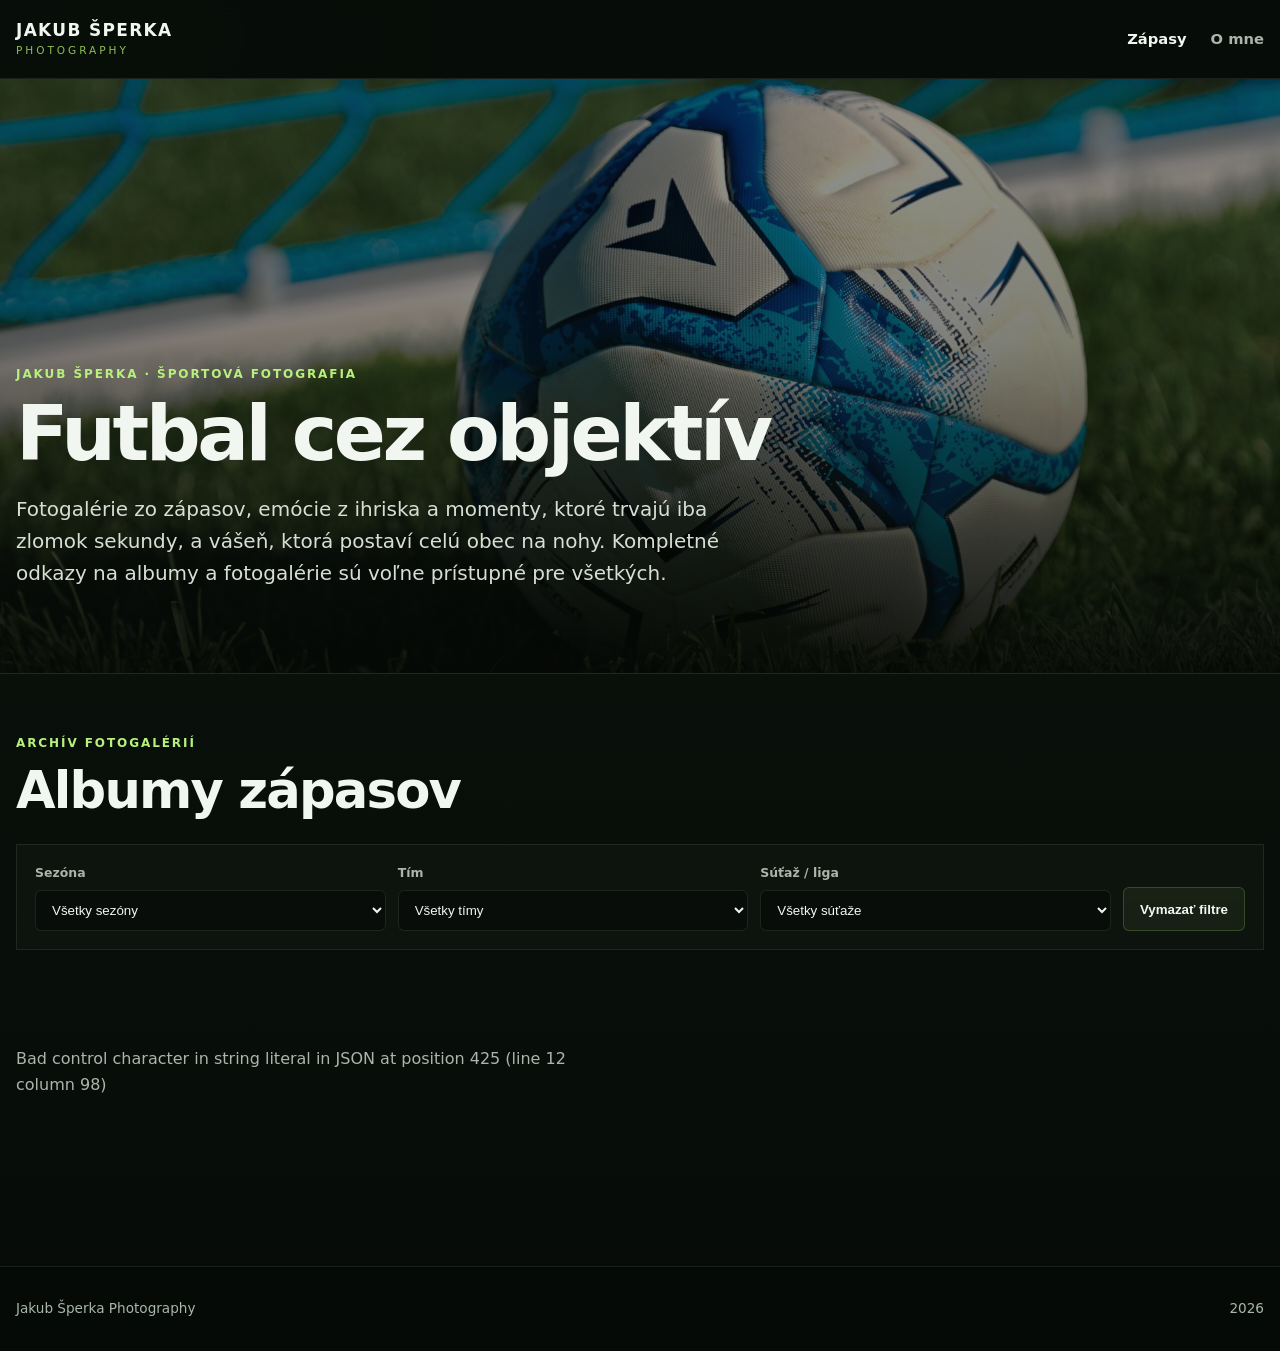
==== index.html @ 07f330fa "Add files via upload" ====
<!DOCTYPE html>
<html lang="sk">
<head>
  <meta charset="UTF-8">
  <meta name="viewport" content="width=device-width, initial-scale=1.0">
  <meta name="description" content="Futbalové fotogalérie Jakuba Šperku.">
  <title>Jakub Šperka Photography | Futbalové fotogalérie</title>
  <link rel="stylesheet" href="css/style.css">
</head>
<body>
  <header class="site-header">
    <div class="container nav-wrap">
      <a class="brand" href="index.html" aria-label="Jakub Šperka Photography">
        <span class="brand-main">JAKUB ŠPERKA</span>
        <span class="brand-sub">PHOTOGRAPHY</span>
      </a>

      <nav class="nav">
        <a href="index.html" class="active">Zápasy</a>
        <a href="about.html">O mne</a>
      </nav>
    </div>
  </header>

  <main>
    <section class="hero-banner">
      <div class="hero-banner-image"></div>
      <div class="hero-banner-overlay">
        <div class="container hero-banner-content">
          <p class="eyebrow">Jakub Šperka · športová fotografia</p>
          <h1>Futbal cez objektív</h1>
          <p class="hero-text">
            Fotogalérie zo zápasov, emócie z ihriska a momenty, ktoré trvajú iba zlomok sekundy,
            a vášeň, ktorá postaví celú obec na nohy. Kompletné odkazy na albumy a fotogalérie
            sú voľne prístupné pre všetkých.
          </p>
        </div>
      </div>
    </section>

    <section class="container matches-section">
      <div class="section-heading">
        <div>
          <p class="eyebrow">Archív fotogalérií</p>
          <h2>Albumy zápasov</h2>
        </div>
      </div>

      <div class="filters" aria-label="Filtrovanie zápasov">
        <label class="filter-field">
          <span>Sezóna</span>
          <select id="season-filter">
            <option value="all">Všetky sezóny</option>
          </select>
        </label>

        <label class="filter-field">
          <span>Tím</span>
          <select id="team-filter">
            <option value="all">Všetky tímy</option>
          </select>
        </label>

        <label class="filter-field">
          <span>Súťaž / liga</span>
          <select id="competition-filter">
            <option value="all">Všetky súťaže</option>
          </select>
        </label>

        <button id="reset-filters" class="filter-reset" type="button">Vymazať filtre</button>
      </div>

      <div class="results-meta">
        <span id="results-count"></span>
      </div>

      <div id="matches-grid" class="matches-grid"></div>
      <p id="empty-state" class="empty-state" hidden>
        Pre zvolenú kombináciu filtrov nie sú dostupné žiadne zápasy.
      </p>
    </section>
  </main>

  <footer class="site-footer">
    <div class="container footer-inner">
      <span>Jakub Šperka Photography</span>
      <span id="footer-year"></span>
    </div>
  </footer>

  <script src="js/matches.js"></script>
</body>
</html>
---- css/style.css ----
* {
  box-sizing: border-box;
}

:root {
  --bg: #08100a;
  --bg-deep: #060b07;
  --panel: rgba(14, 21, 16, 0.86);
  --panel-2: rgba(20, 29, 22, 0.92);
  --text: #f2f6f1;
  --muted: #aab6ab;
  --line: rgba(110, 138, 115, 0.18);
  --accent: #b7f07c;
  --accent-soft: #8dbf57;
  --accent-deep: #6f9348;
  --max-width: 1320px;
}

html {
  scroll-behavior: smooth;
}

body {
  margin: 0;
  background:
    radial-gradient(circle at top left, rgba(61, 108, 73, 0.16), transparent 28%),
    linear-gradient(180deg, var(--bg) 0%, #09110b 40%, var(--bg-deep) 100%);
  color: var(--text);
  font-family: Inter, ui-sans-serif, system-ui, -apple-system, BlinkMacSystemFont, "Segoe UI", sans-serif;
  line-height: 1.6;
  overflow-x: hidden;
}

a {
  color: inherit;
}

img {
  max-width: 100%;
  display: block;
}

code {
  padding: 0.08em 0.35em;
  border: 1px solid var(--line);
  border-radius: 4px;
  background: var(--panel-2);
  color: #deebdd;
}

.container {
  width: min(calc(100% - 32px), var(--max-width));
  margin-inline: auto;
}

.site-header {
  position: sticky;
  top: 0;
  z-index: 30;
  background: rgba(7, 12, 8, 0.84);
  backdrop-filter: blur(14px);
  border-bottom: 1px solid var(--line);
}

.nav-wrap {
  min-height: 78px;
  display: flex;
  align-items: center;
  justify-content: space-between;
  gap: 24px;
}

.brand {
  display: inline-flex;
  flex-direction: column;
  text-decoration: none;
  line-height: 1;
}

.brand-main {
  font-weight: 800;
  font-size: 1.06rem;
  letter-spacing: 0.08em;
}

.brand-sub {
  margin-top: 6px;
  color: var(--accent-soft);
  font-size: 0.66rem;
  letter-spacing: 0.28em;
}

.nav {
  display: flex;
  gap: 24px;
}

.nav a {
  color: var(--muted);
  text-decoration: none;
  font-size: 0.92rem;
  font-weight: 600;
}

.nav a:hover,
.nav a.active {
  color: var(--text);
}

.hero-banner {
  position: relative;
  width: 100%;
  min-height: clamp(430px, 66vh, 760px);
  overflow: hidden;
  border-bottom: 1px solid var(--line);
  background: #0c130d;
}

.hero-banner-image {
  position: absolute;
  inset: 0;
  background-image:
    linear-gradient(180deg, rgba(6, 11, 7, 0.35), rgba(6, 11, 7, 0.35)),
    url("../images/site/hero-football.jpg");
  background-size: cover;
  background-position: center center;
  transform: scale(1.02);
}

.hero-banner-overlay {
  position: relative;
  z-index: 1;
  min-height: clamp(430px, 66vh, 760px);
  display: flex;
  align-items: end;
  background:
    linear-gradient(180deg, rgba(5, 8, 5, 0.12) 0%, rgba(5, 8, 5, 0.25) 44%, rgba(5, 8, 5, 0.88) 100%);
}

.hero-banner-content {
  padding: 90px 0 64px;
}

.eyebrow {
  margin: 0 0 12px;
  color: var(--accent);
  text-transform: uppercase;
  letter-spacing: 0.16em;
  font-size: 0.75rem;
  font-weight: 700;
}

h1,
h2,
h3,
p {
  margin-top: 0;
}

h1 {
  margin-bottom: 22px;
  font-size: clamp(2.8rem, 6vw, 6.5rem);
  line-height: 0.98;
  letter-spacing: -0.045em;
}

h2 {
  margin-bottom: 0;
  font-size: clamp(2rem, 4vw, 3.5rem);
  line-height: 1;
  letter-spacing: -0.035em;
}

h3 {
  margin-bottom: 10px;
  font-size: 1.35rem;
  line-height: 1.2;
}

.hero-text,
.lead {
  max-width: 760px;
  color: #d7dfd5;
  font-size: clamp(1.05rem, 2vw, 1.25rem);
}

.matches-section {
  padding-top: 24px;
}

.section-heading {
  margin: 36px 0 28px;
  display: flex;
  align-items: end;
  justify-content: space-between;
  gap: 24px;
}

.section-intro {
  max-width: 780px;
  margin-bottom: 28px;
  color: var(--muted);
}

.filters {
  margin-bottom: 18px;
  padding: 18px;
  display: grid;
  grid-template-columns: repeat(3, minmax(0, 1fr)) auto;
  gap: 12px;
  align-items: end;
  border: 1px solid var(--line);
  background: var(--panel);
  backdrop-filter: blur(8px);
}

.filter-field {
  display: grid;
  gap: 7px;
  color: var(--muted);
  font-size: 0.78rem;
  font-weight: 600;
}

.filter-field select {
  width: 100%;
  min-width: 0;
  padding: 11px 12px;
  border: 1px solid var(--line);
  border-radius: 6px;
  background: rgba(9, 14, 10, 0.85);
  color: var(--text);
}

.filter-reset {
  min-height: 44px;
  padding: 10px 16px;
  border: 1px solid rgba(183, 240, 124, 0.20);
  border-radius: 6px;
  background: rgba(183, 240, 124, 0.06);
  color: var(--text);
  cursor: pointer;
  font-weight: 700;
}

.filter-reset:hover {
  background: rgba(183, 240, 124, 0.12);
}

.results-meta {
  min-height: 26px;
  margin-bottom: 12px;
  color: var(--muted);
  font-size: 0.84rem;
}

.matches-grid {
  display: grid;
  grid-template-columns: repeat(2, minmax(0, 1fr));
  gap: 28px;
  padding-bottom: 72px;
}

.match-card {
  overflow: hidden;
  background: var(--panel);
  border: 1px solid var(--line);
  backdrop-filter: blur(8px);
  box-shadow: 0 10px 32px rgba(0, 0, 0, 0.14);
}

.match-cover {
  position: relative;
  aspect-ratio: 16 / 9;
  overflow: hidden;
  background:
    linear-gradient(145deg, rgba(183,240,124,0.08), rgba(255,255,255,0)),
    #141b15;
}

.match-cover::after {
  content: "";
  position: absolute;
  inset: auto 0 0 0;
  height: 40%;
  background: linear-gradient(180deg, rgba(5, 8, 5, 0), rgba(5, 8, 5, 0.30));
}

.match-cover img {
  width: 100%;
  height: 100%;
  object-fit: cover;
  transition: transform 300ms ease;
}

.match-card:hover .match-cover img {
  transform: scale(1.02);
}

.cover-fallback {
  width: 100%;
  height: 100%;
  display: grid;
  place-items: center;
  color: #7b8c7a;
  font-size: 0.8rem;
  letter-spacing: 0.16em;
  text-transform: uppercase;
}

.match-card-body {
  padding: 22px;
}

.match-card-topline {
  margin-bottom: 8px;
  display: flex;
  flex-wrap: wrap;
  gap: 8px 14px;
  color: var(--accent-soft);
  font-size: 0.8rem;
  text-transform: uppercase;
  letter-spacing: 0.08em;
}

.match-card h3 {
  font-size: clamp(1.35rem, 2.5vw, 2rem);
}

.match-score {
  color: #dfebd6;
}

.match-button {
  margin-top: 14px;
  display: inline-flex;
  align-items: center;
  gap: 8px;
  color: var(--accent);
  text-decoration: none;
  font-weight: 700;
}

.match-button:hover {
  text-decoration: underline;
}

.empty-state {
  padding: 40px 0 80px;
  color: var(--muted);
}

.match-page {
  min-height: calc(100vh - 160px);
}

.match-header {
  padding: 64px 0 34px;
}

.back-link {
  display: inline-block;
  margin-bottom: 34px;
  color: var(--muted);
  text-decoration: none;
}

.back-link:hover {
  color: var(--text);
}

.match-meta {
  margin-bottom: 10px;
  color: var(--accent-soft);
  text-transform: uppercase;
  letter-spacing: 0.12em;
  font-size: 0.78rem;
  font-weight: 700;
}

.match-header h1 {
  max-width: 1050px;
  font-size: clamp(2.3rem, 6vw, 5.2rem);
}

.match-details {
  color: var(--muted);
}

.gallery-wrap {
  margin-bottom: 72px;
  width: 100%;
  height: min(78vh, 900px);
  min-height: 600px;
  overflow: hidden;
  border: 1px solid var(--line);
  background: var(--panel);
  backdrop-filter: blur(8px);
}

.gallery-wrap iframe {
  width: 100%;
  height: 100%;
  border: 0;
}


.about-banner {
  position: relative;
  width: 100%;
  min-height: clamp(360px, 52vh, 620px);
  overflow: hidden;
  border-bottom: 1px solid var(--line);
  background: #0c130d;
}

.about-banner-image {
  position: absolute;
  inset: 0;
  background-image:
    linear-gradient(180deg, rgba(6, 11, 7, 0.28), rgba(6, 11, 7, 0.36)),
    url("../images/site/bg-goal.jpg");
  background-size: cover;
  background-position: center 46%;
  transform: scale(1.01);
}

.about-banner-overlay {
  position: relative;
  z-index: 1;
  min-height: clamp(360px, 52vh, 620px);
  display: flex;
  align-items: end;
  background:
    linear-gradient(
      180deg,
      rgba(5, 8, 5, 0.06) 0%,
      rgba(5, 8, 5, 0.20) 45%,
      rgba(5, 8, 5, 0.88) 100%
    );
}

.about-banner-content {
  padding: 72px 0 52px;
}

.about-banner-content h1 {
  max-width: 900px;
  margin-bottom: 18px;
}

.about-banner-content .hero-text {
  max-width: 720px;
  margin-bottom: 0;
}

.about-content {
  padding-top: 64px;
}

.about-hero {
  padding: 0 0 64px;
  display: grid;
  grid-template-columns: minmax(0, 1.7fr) minmax(280px, 0.7fr);
  gap: 72px;
  align-items: start;
}

.about-hero h1 {
  max-width: 950px;
}

.about-hero h2 {
  margin-bottom: 22px;
}

.about-hero p:not(.eyebrow) {
  max-width: 760px;
  color: #c7d0c6;
}

.profile-card {
  padding: 18px;
  border: 1px solid var(--line);
  background: var(--panel);
  backdrop-filter: blur(8px);
}

.profile-photo {
  position: relative;
  margin-bottom: 20px;
  aspect-ratio: 4 / 5;
  overflow: hidden;
  background: var(--panel-2);
}

.profile-photo img {
  width: 100%;
  height: 100%;
  object-fit: cover;
  object-position: center 46%;
}

.profile-placeholder {
  width: 100%;
  height: 100%;
  display: grid;
  place-items: center;
  color: #7d897c;
  font-size: 3rem;
  font-weight: 800;
  letter-spacing: -0.05em;
}

.profile-card p {
  margin-bottom: 0;
  color: var(--muted);
}

.contact-actions {
  margin: 28px 0 16px;
  display: grid;
  grid-template-columns: repeat(2, minmax(0, 1fr));
  gap: 12px;
  max-width: 760px;
}

.contact-item {
  padding: 16px;
  border: 1px solid var(--line);
  background: var(--panel);
  backdrop-filter: blur(8px);
}

.contact-label,
.contact-value {
  display: block;
}

.contact-label {
  margin-bottom: 5px;
  color: var(--accent-soft);
  font-size: 0.72rem;
  text-transform: uppercase;
  letter-spacing: 0.12em;
  font-weight: 700;
}

.contact-value {
  font-weight: 700;
}

.social-links {
  max-width: 760px;
  display: grid;
  grid-template-columns: repeat(3, minmax(0, 1fr));
  gap: 10px;
}

.social-link {
  padding: 13px 14px;
  display: flex;
  justify-content: space-between;
  gap: 10px;
  border: 1px solid var(--line);
  background: rgba(14, 21, 16, 0.74);
  color: var(--text);
  text-decoration: none;
  font-weight: 700;
  font-size: 0.9rem;
  backdrop-filter: blur(8px);
}

.social-link span {
  color: var(--muted);
  font-size: 0.78rem;
  font-weight: 500;
}

.social-link:hover {
  background: rgba(18, 28, 20, 0.9);
}

.placeholder-link {
  cursor: default;
}

.about-section {
  padding: 24px 0 72px;
}

.gear-grid {
  display: grid;
  grid-template-columns: repeat(3, minmax(0, 1fr));
  gap: 18px;
}

.gear-card {
  overflow: hidden;
  border: 1px solid var(--line);
  background: var(--panel);
  backdrop-filter: blur(8px);
}

.gear-image {
  position: relative;
  aspect-ratio: 4 / 3;
  display: grid;
  place-items: center;
  overflow: hidden;
  background:
    radial-gradient(circle at 50% 40%, rgba(48, 68, 50, 0.92) 0, rgba(20, 26, 21, 1) 60%, rgba(14, 18, 15, 1) 100%);
  border-bottom: 1px solid var(--line);
}

.gear-image img {
  width: 100%;
  height: 100%;
  object-fit: cover;
}

.gear-image-placeholder {
  padding: 20px;
  color: #9aaa92;
  text-align: center;
  text-transform: uppercase;
  letter-spacing: 0.13em;
  font-size: 0.72rem;
  font-weight: 700;
}

.gear-content {
  padding: 24px;
}

.gear-card p {
  margin-bottom: 0;
  color: var(--muted);
}

.gear-type {
  display: inline-block;
  margin-bottom: 14px;
  color: var(--accent-soft);
  text-transform: uppercase;
  letter-spacing: 0.12em;
  font-size: 0.72rem;
  font-weight: 700;
}

.text-panel {
  max-width: 860px;
  padding: 34px;
  border-left: 2px solid var(--accent);
  background: var(--panel);
  backdrop-filter: blur(8px);
}

.text-panel p:last-child {
  margin-bottom: 0;
  color: #c7d0c6;
}

.site-footer {
  border-top: 1px solid var(--line);
  color: var(--muted);
  font-size: 0.85rem;
  background: rgba(6, 10, 7, 0.6);
  backdrop-filter: blur(8px);
}

.footer-inner {
  min-height: 84px;
  display: flex;
  justify-content: space-between;
  align-items: center;
  gap: 20px;
}

@media (max-width: 1050px) {
  .filters {
    grid-template-columns: repeat(2, minmax(0, 1fr));
  }

  .gear-grid {
    grid-template-columns: repeat(2, minmax(0, 1fr));
  }
}

@media (max-width: 820px) {
  .about-banner-content {
    padding: 58px 0 42px;
  }

  .about-banner-image {
    background-position: 42% center;
  }
  .matches-grid,
  .about-hero {
    grid-template-columns: 1fr;
  }

  .about-hero {
    gap: 36px;
  }

  .profile-card {
    max-width: 420px;
  }

  .gallery-wrap {
    min-height: 520px;
    height: 72vh;
  }

  .social-links {
    grid-template-columns: 1fr;
  }

  .hero-banner-content {
    padding: 72px 0 50px;
  }
}

@media (max-width: 620px) {
  .filters,
  .gear-grid,
  .contact-actions {
    grid-template-columns: 1fr;
  }
}

@media (max-width: 560px) {
  .about-banner,
  .about-banner-overlay {
    min-height: 360px;
  }

  .about-banner-content {
    padding: 48px 0 36px;
  }
  .container {
    width: min(calc(100% - 24px), var(--max-width));
  }

  .nav-wrap {
    min-height: 68px;
  }

  .brand-main {
    font-size: 0.86rem;
  }

  .brand-sub {
    font-size: 0.56rem;
  }

  .nav {
    gap: 14px;
  }

  .section-heading {
    align-items: stretch;
    flex-direction: column;
  }

  .matches-grid {
    gap: 18px;
  }

  .match-card-body,
  .gear-content,
  .text-panel {
    padding: 20px;
  }

  .gallery-wrap {
    min-height: 440px;
  }

  .hero-banner {
    min-height: 400px;
  }

  .hero-banner-overlay {
    min-height: 400px;
  }

  h1 {
    font-size: clamp(2.4rem, 12vw, 4rem);
  }
}


.contact-link {
  color: inherit;
  text-decoration: none;
  transition: border-color 160ms ease, background 160ms ease, transform 160ms ease;
}

.contact-link:hover {
  border-color: rgba(183, 240, 124, 0.34);
  background: rgba(183, 240, 124, 0.06);
  transform: translateY(-1px);
}

.social-links-single {
  grid-template-columns: minmax(0, 360px);
}

.info-grid {
  display: grid;
  grid-template-columns: repeat(2, minmax(0, 1fr));
  gap: 18px;
}

.info-card {
  position: relative;
  padding: 30px;
  overflow: hidden;
  border: 1px solid var(--line);
  background: var(--panel);
  backdrop-filter: blur(8px);
}

.info-card h3 {
  max-width: 460px;
  margin-bottom: 14px;
  font-size: clamp(1.35rem, 2.4vw, 1.9rem);
}

.info-card p {
  max-width: 620px;
  margin-bottom: 0;
  color: var(--muted);
}

.info-card a {
  color: var(--accent);
  text-decoration: none;
}

.info-card a:hover {
  text-decoration: underline;
}

.info-number {
  display: inline-block;
  margin-bottom: 32px;
  color: var(--accent-soft);
  font-size: 0.74rem;
  font-weight: 800;
  letter-spacing: 0.14em;
}

@media (max-width: 720px) {
  .info-grid {
    grid-template-columns: 1fr;
  }
}
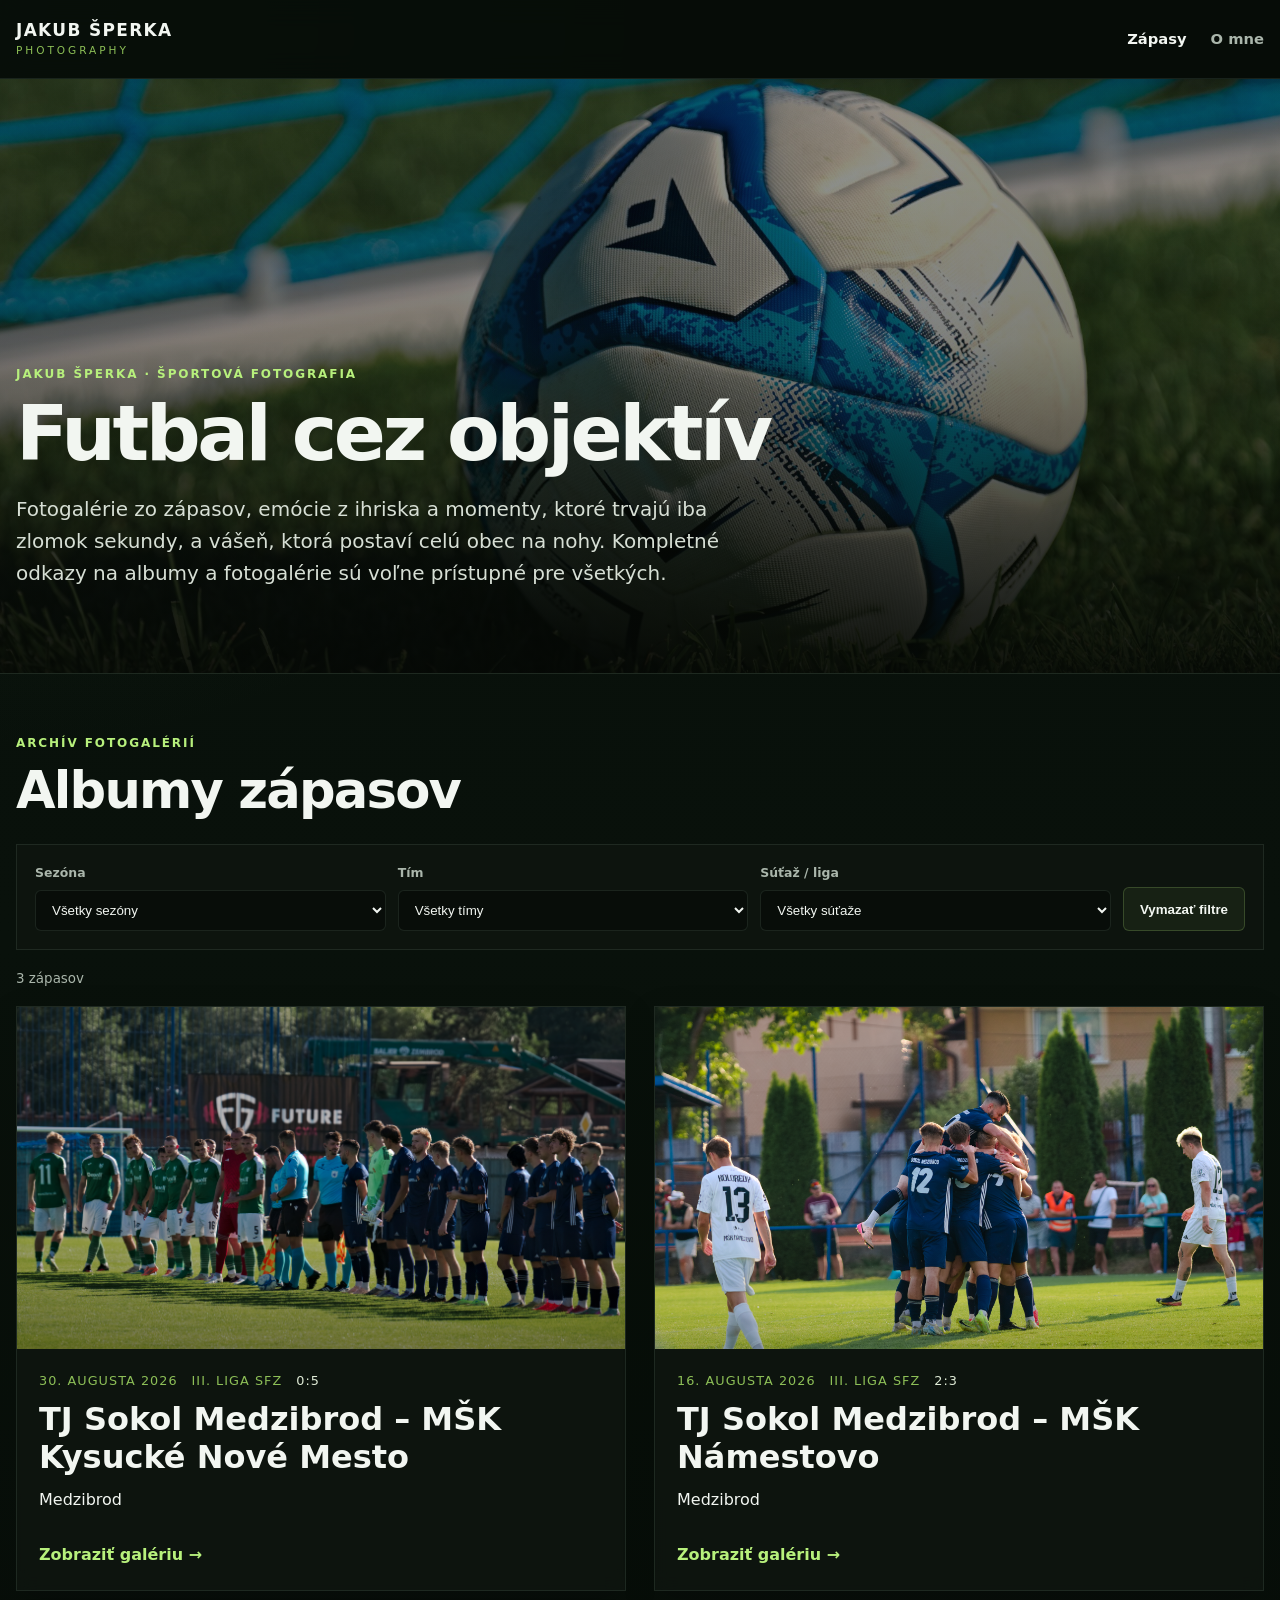
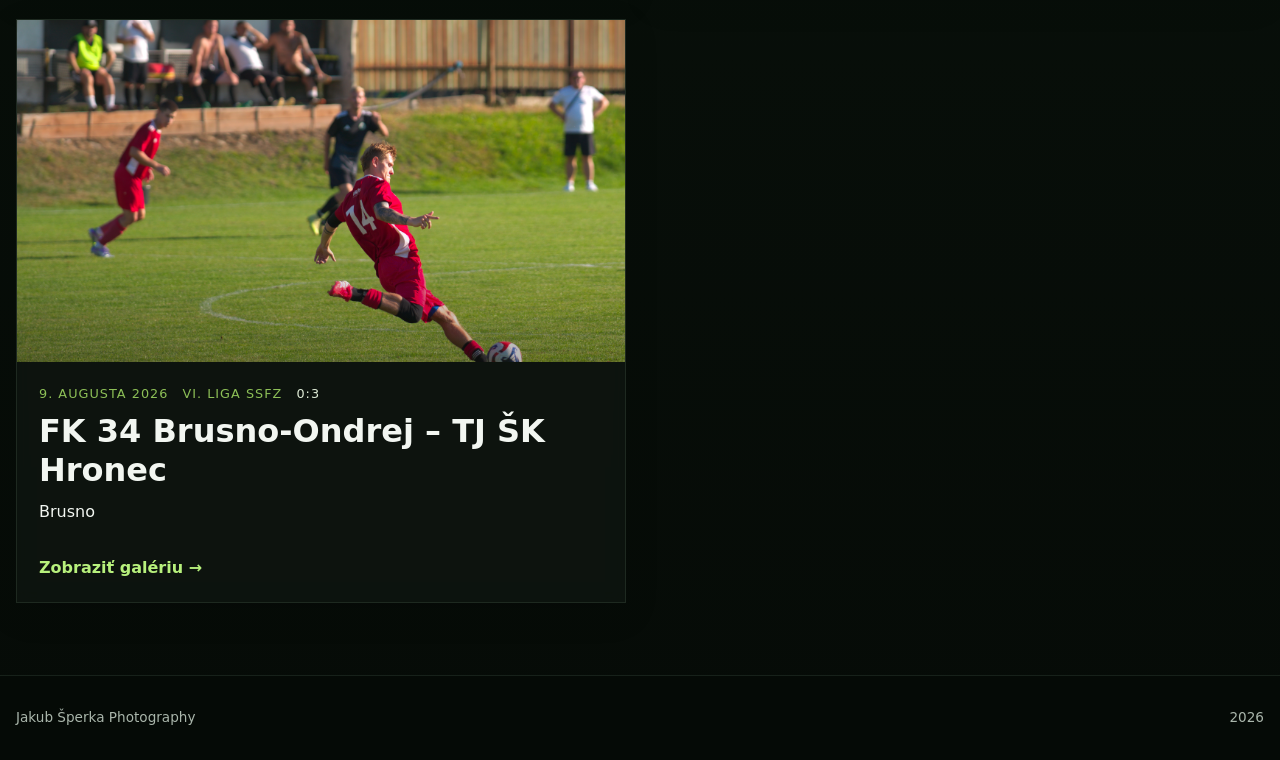
==== commit 7503a21d: "Add files via upload" ====
--- a/index.html
+++ b/index.html
@@ -5,6 +5,10 @@
   <meta name="viewport" content="width=device-width, initial-scale=1.0">
   <meta name="description" content="Futbalové fotogalérie Jakuba Šperku.">
   <title>Jakub Šperka Photography | Futbalové fotogalérie</title>
+  <link rel="icon" type="image/png" sizes="32x32" href="images/favicon/favicon-32x32.png">
+  <link rel="icon" type="image/png" sizes="16x16" href="images/favicon/favicon-16x16.png">
+  <link rel="apple-touch-icon" sizes="180x180" href="images/favicon/apple-touch-icon.png">
+  <link rel="shortcut icon" href="images/favicon/favicon.ico">
   <link rel="stylesheet" href="css/style.css">
 </head>
 <body>
--- a/css/style.css
+++ b/css/style.css
@@ -385,6 +385,76 @@
 
 .match-details {
   color: var(--muted);
+}
+
+
+.gallery-actions {
+  margin: 0 0 18px;
+  padding: 18px 20px;
+  display: flex;
+  align-items: center;
+  justify-content: space-between;
+  gap: 24px;
+  border: 1px solid var(--line);
+  background: var(--panel);
+  backdrop-filter: blur(8px);
+}
+
+.gallery-actions-copy {
+  min-width: 0;
+}
+
+.gallery-actions-label {
+  display: block;
+  margin-bottom: 4px;
+  color: var(--accent-soft);
+  font-size: 0.72rem;
+  font-weight: 800;
+  letter-spacing: 0.12em;
+  text-transform: uppercase;
+}
+
+.gallery-actions-copy p {
+  max-width: 760px;
+  margin: 0;
+  color: var(--muted);
+  font-size: 0.92rem;
+}
+
+.ente-album-button {
+  flex: 0 0 auto;
+  padding: 12px 17px;
+  border: 1px solid rgba(183, 240, 124, 0.30);
+  border-radius: 6px;
+  background: rgba(183, 240, 124, 0.10);
+  color: var(--accent);
+  text-decoration: none;
+  font-size: 0.9rem;
+  font-weight: 800;
+  white-space: nowrap;
+  transition:
+    background 160ms ease,
+    border-color 160ms ease,
+    transform 160ms ease;
+}
+
+.ente-album-button:hover {
+  background: rgba(183, 240, 124, 0.17);
+  border-color: rgba(183, 240, 124, 0.46);
+  transform: translateY(-1px);
+}
+
+@media (max-width: 700px) {
+  .gallery-actions {
+    align-items: stretch;
+    flex-direction: column;
+    gap: 14px;
+  }
+
+  .ente-album-button {
+    width: 100%;
+    text-align: center;
+  }
 }
 
 .gallery-wrap {
